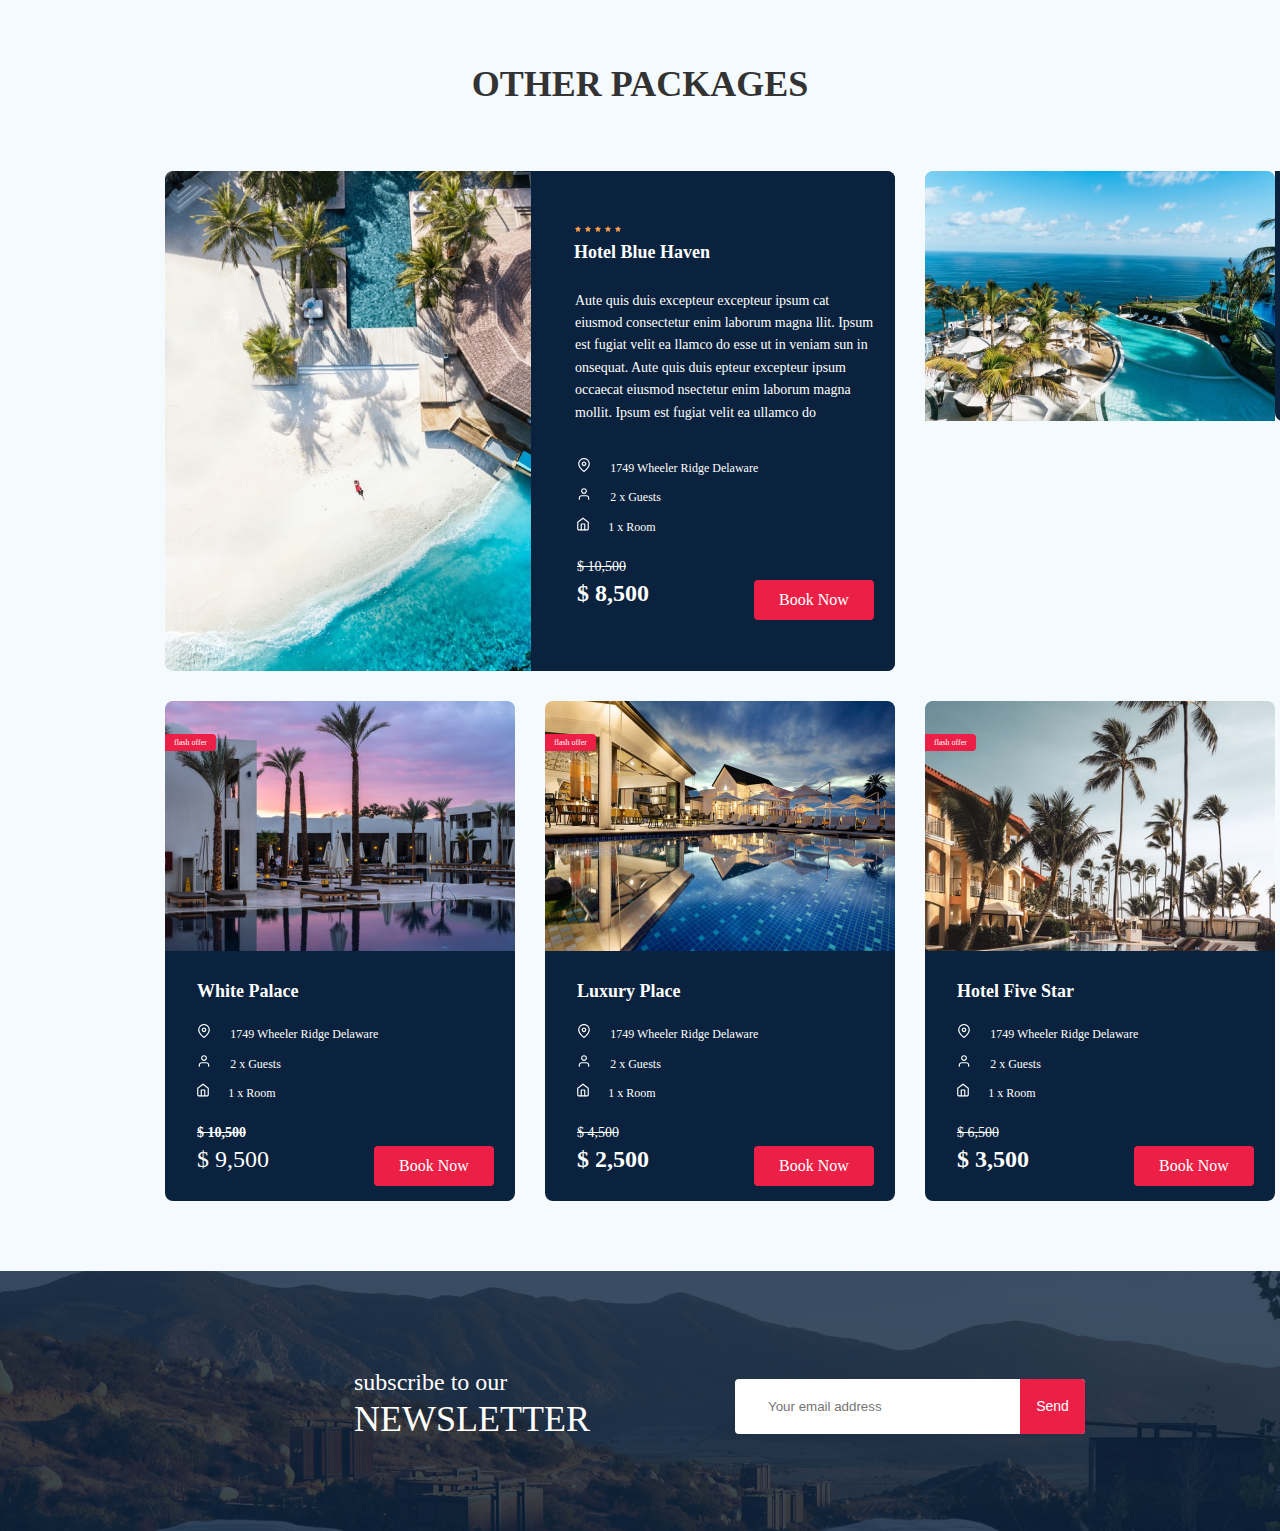
==== assignment_3/index.html @ b66e7b03 "flex style" ====
<!DOCTYPE html>
<html lang="en">
<head>
    <meta charset="UTF-8">
    <title>Document (Flex 사용)</title>
    <link rel="stylesheet" type="text/css" href="./css/custom.css">
    <link rel="stylesheet" type="text/css" href="./css/normalize.css">
</head>
<body>
<div class="container">
    <header>
        <h1>OTHER PACKAGES</h1>
    </header>
    <main>
        <div class="item-top">
            <!-- 첫 번째 호텔 시작-->
            <div id="box1" class="teduri-left"><img src="./img/image1.png" width=366 height=500>
                <div class="teduri-right text-big">
                    <div class="text-big teduri-right">
                        <span class="star"><img src="./img/vector/star.svg"></span>
                        <span class="star2"><img src="./img/vector/star.svg"></span>
                        <span class="star2"><img src="./img/vector/star.svg"></span>
                        <span class="star2"><img src="./img/vector/star.svg"></span>
                        <span class="star2"><img src="./img/vector/star.svg"></span>
                        <h2 class="main-hotel-name">
                            Hotel Blue Haven
                        </h2>
                        <div class="in-text">
                            Aute quis duis excepteur excepteur ipsum cat eiusmod consectetur enim laborum magna llit. Ipsum est fugiat velit ea llamco do esse ut in veniam sun in onsequat. Aute quis duis epteur excepteur ipsum occaecat eiusmod nsectetur enim laborum magna mollit. Ipsum est fugiat velit ea ullamco do
                        </div>
                        <div class="person-room-main">
                            <ul class="ul-detail">
                                <li class="li-detail">
                                    <span class="map"><img src="./img/vector/map.svg"></span>
                                    <span class="three-text">1749 Wheeler Ridge Delaware</span>
                                </li>
                                <li class="li-detail">
                                    <span class="user"><img src="./img/vector/user.svg"></span>
                                    <span class="three-text">2 x Guests</span>
                                </li>
                                <li class="li-detail">
                                    <span class="home"><img src="./img/vector/home.svg"></span>
                                    <span class="three-text">1 x Room</span>
                                </li>
                            </ul>
                        </div>
                        <div class="pre-price-main">$ 10,500</div>
                        <div>
                            <span class="now-price-main"><strong>$ 8,500</strong></span>
                            <span class="book-now">Book Now</span>
                        </div>
                    </div>
                </div>
            </div>
            <!-- 첫 번째 호텔 끝 -->
            <!-- 두 번째 호텔 시작 -->
            <div class="box2 teduri-top"><img src="./img/image2.png" height="250">
                <div class="teduri-bottom text-small">
                    <h2 class="sub-hotel-name">
                        LUX* Belle Mare
                    </h2>
                    <div class="person-room">
                        <ul class="ul-detail">
                            <li class="li-detail">
                                <span class="map"><img src="./img/vector/map.svg"></span>
                                <span class="three-text">1749 Wheeler Ridge Delaware</span>
                            </li>
                            <li class="li-detail">
                                <span class="user"><img src="./img/vector/user.svg"></span>
                                <span class="three-text">2 x Guests</span>
                            </li>
                            <li class="li-detail">
                                <span class="home"><img src="./img/vector/home.svg"></span>
                                <span class="three-text">1 x Room</span>
                            </li>
                        </ul>
                    </div>
                    <div class="pre-price"><strong>$ 8,500</strong></div>
                    <div>
                        <span class="now-price">$ 3,000</span>
                        <span class="book-now">Book Now</span>
                    </div>
                </div>
            </div>
            <!-- 두 번째 호텔 끝 -->
        </div>
        <div class="item-bottom">
            <div class="box3 teduri-top"><img src="./img/image3.png"><span class="flash-small">flash offer</span></div>
            <div class="box3 teduri-top"><img src="./img/image4.png"><span class="flash-small">flash offer</span></div>
            <div class="box4 teduri-top"><img src="./img/image5.png"><span class="flash-small">flash offer</span></div>
        </div>
        <div class="item-bottom2">
            <!-- 세 번째 호텔 시작 -->
            <div class="box3 teduri-bottom">
                <h2 class="sub-hotel-name">
                    White Palace
                </h2>
                <div class="person-room">
                    <ul class="ul-detail">
                        <li class="li-detail">
                            <span class="map"><img src="./img/vector/map.svg"></span>
                            <span class="three-text">1749 Wheeler Ridge Delaware</span>
                        </li>
                        <li class="li-detail">
                            <span class="user"><img src="./img/vector/user.svg"></span>
                            <span class="three-text">2 x Guests</span>
                        </li>
                        <li class="li-detail">
                            <span class="home"><img src="./img/vector/home.svg"></span>
                            <span class="three-text">1 x Room</span>
                        </li>
                    </ul>
                </div>
                <div class="pre-price"><strong>$ 10,500</strong></div>
                <div>
                    <span class="now-price">$ 9,500</span>
                    <span class="book-now">Book Now</span>
                </div>
            </div>
            <!-- 세 번째 호텔 끝 -->
            <!-- 네 번째 호텔 시작 -->
            <div class="box3 teduri-bottom">
                <h2 class="sub-hotel-name">
                    Luxury Place
                </h2>
                <div class="person-room">
                    <ul class="ul-detail">
                        <li class="li-detail">
                            <span class="map"><img src="./img/vector/map.svg"></span>
                            <span class="three-text">1749 Wheeler Ridge Delaware</span>
                        </li>
                        <li class="li-detail">
                            <span class="user"><img src="./img/vector/user.svg"></span>
                            <span class="three-text">2 x Guests</span>
                        </li>
                        <li class="li-detail">
                            <span class="home"><img src="./img/vector/home.svg"></span>
                            <span class="three-text">1 x Room</span>
                        </li>
                    </ul>
                </div>
                <div class="pre-price">$ 4,500</div>
                <div>
                    <span class="now-price"><strong>$ 2,500</strong></span>
                    <span class="book-now">Book Now</span>
                </div>
            </div>
            <!-- 네 번째 호텔 끝 -->
            <!-- 다섯 번째 호텔 시작 -->
            <div class="box4 teduri-bottom">
                <h2 class="sub-hotel-name">
                    Hotel Five Star
                </h2>
                <div class="person-room">
                    <ul class="ul-detail">
                        <li class="li-detail">
                            <span class="map"><img src="./img/vector/map.svg"></span>
                            <span class="three-text">1749 Wheeler Ridge Delaware</span>
                        </li>
                        <li class="li-detail">
                            <span class="user"><img src="./img/vector/user.svg"></span>
                            <span class="three-text">2 x Guests</span>
                        </li>
                        <li class="li-detail">
                            <span class="home"><img src="./img/vector/home.svg"></span>
                            <span class="three-text">1 x Room</span>
                        </li>
                    </ul>
                </div>
                <div class="pre-price">$ 6,500</div>
                <div>
                    <span class="now-price"><strong>$ 3,500</strong></span>
                    <span class="book-now">Book Now</span>
                </div>
            </div>
            <!-- 다섯 번째 호텔 끝 -->
        </div>
    </main>
    <footer>
        <div class="bottom-space">
            <div>
                <div class="subscribe">subscribe to our</div>
                <div class="subscribe2">NEWSLETTER</div>
            </div>
            <span class="form">
                <input type="email" class="form-email" placeholder="Your email address">
            </span>
            <span class="form">
                <input type="button" class="send" value="Send">
            </span>
        </div>
    </footer>
</div>
</body>
</html>
---- assignment_3/css/custom.css ----
.container{
    display: flex;
    flex-direction: column;
    background-color: #F5FAFE;
    /* 수직 정렬 */
}
header{
    margin-bottom: 0;
}
main{
    width: 1110px;
    height: 1030px;
    margin: 65px 165px 70px 165px;
}
footer{
    /*width: 1440px;*/
    /*height: 260px;*/
}
/*호텔 윗줄*/
.item-top{
    display: flex;
    flex-direction: row;
    width: 1110px;
    height: 500px;
    margin-bottom: 30px;
}
.item-top #box1{
    width: 730px;
    height: 500px;
    margin-right: 30px;
    display: flex;
    flex-direction: row;
}
.item-top #box1 .text-big{
    width: 364px;
    height: 500px;
    background-color: #0A223D;
}
.item-top .box2{
    width: 350px;
    height: 500px;
    display: flex;
    flex-direction: row; /*column을 쓰고싶으나 적용이 안됨*/
}
.item-top .box2 .text-small{
    width: 350px;
    height: 250px;
    background-color: #0A223D;
}
/*호텔 아랫줄*/
.item-bottom{
    display: flex;
    width: 1110px;
    height: 250px;
    flex-direction: row;
}
/* 호텔 사진용 */
.item-bottom .box3{
    width: 350px;
    height: 250px;
    margin-right: 30px;
}
.item-bottom .box4{
    width: 350px;
    height: 250px;
}
.flash-small{
    position: relative;
    width: 95px;
    height: 30px;
    padding: 4px 9px;
    left: 0;
    top: -224px;
    background: #EC1F46;
    color: white;
    font-size: 8px;
    border-radius: 0 4px 4px 0;
}
.item-bottom2{
    display: flex;
    width: 1110px;
    height: 250px;
    flex-direction: row;
}
/* 호텔 설명용 */
.item-bottom2 .box3{
    width: 350px;
    height: 250px;
    margin-right: 30px;
    background-color: #0A223D;
}
.item-bottom2 .box4{
    width: 350px;
    height: 250px;
    background-color: #0A223D;
}
/* 메인 호텔 세부 설명 */
.in-text{
    margin: 0 21px 34px 44px;
    font-size: 14px;
    line-height: 160.6%;
    color: white;
}
.person-room-main{
    margin: 34px 115px 24px 46px;
}
.person-room{
    margin: 23px 115px 24px 32px;
}
.three-text{
    margin-left: 15.17px;
    font-size: 12px;
    color: white;
}
.pre-price-main{
    font-size: 14px;
    margin: 24px 0 5px 46px;
    color: white;
    text-decoration-line: line-through;
}
.now-price-main{
    font-size: 24px;
    margin-left: 46px;
    color: white;
}
.pre-price{
    font-size: 14px;
    margin: 24px 0 5px 32px;
    color: white;
    text-decoration-line: line-through;
}
.now-price{
    font-size: 24px;
    margin-left: 32px;
    color: white;
}
.book-now{
    width: 120px;
    height: 40px;
    line-height: 40px;
    margin: 0 21px 30px 0;
    float: right;
    background: #EC1F46;
    border-radius: 4px;
    text-align:center;
    color: white;
}
.star{
    display: inline-block;
    width: 6px;
    height: 6px;
    margin-top: 47px;
    margin-left: 44px;
}
.star2{
    display: inline-block;
    width: 6px;
    height: 6px;
    margin-top: 47px;
}
.main-hotel-name{
    margin: 6px 0 27px 43px;
    font-weight: bold;
    font-size: 18px;
    color: white;
}
.sub-hotel-name{
    margin-top: 30px;
    margin-left: 32px;
    /*margin-bottom: 23px;*/
    font-weight: bold;
    font-size: 18px;
    color: white;
}
.ul-detail{
    margin-top: 11px;
    list-style: none;
    padding-left: 0;
}
.li-detail{
    margin-bottom: 11px;
}
.map{
    width: 14px;
    height: 14px;
}
.user {
    width: 14px;
    height: 14px;
}
.home{
    width: 14px;
    height: 14px;
}
/* 테두리 깎기 */
.teduri-left{
    border-radius: 8px 0 0 8px;
}
.teduri-right{
    border-radius: 0 8px 8px 0;
}
.teduri-top{
    border-radius: 8px 8px 0 0;
}
.teduri-bottom{
    border-radius: 0 0 8px 8px;
}
/* NEWSLETTER */
.bottom-space{
    display: inline-block;
    position: absolute;
    width: 100%;
    height:260px;
    background-image: url('../img/bottomimage.png');
}
.subscribe{
    display: inline-block;
    margin: 98px 0 87px 354px;
    position: absolute;
    font-size: 24px;
    z-index: 2;
    color: white;
}
.subscribe2{
    display: inline-block;
    margin: 128px 0 87px 354px;
    position: absolute;
    font-size: 36px;
    z-index: 2;
    color: white;
}
/* email typing & send bar */
.form{
    position: absolute;
    margin: 108px 355px 97px 735px;
    width: 350px;
    height: 55px;
}
.form .form-email{
    display: inline-block;
    position: relative;
    width: 317px;
    height: 55px;
    padding-left: 33px;
    text-align: left;
    z-index: 6;
    background-color: white;
    border-radius: 4px;
    padding-top: 0 !important;
    padding-right: 0 !important;
    padding-bottom: 0 !important;
    border-style: none !important;
}
.form .send{
    display: inline-block;
    float: right;
    position: relative;
    width: 65px;
    height: 55px;
    /*margin: 0 355px 0 285px;*/
    text-align: center;
    color: white;
    font-size: 14px;
    z-index: 8;
    background-color: #EC1F46;
    border-radius: 0 4px 4px 0;
    padding: 0 !important;
    border-style: none !important;
}
.button{
    padding: 0;
    border: none;
}
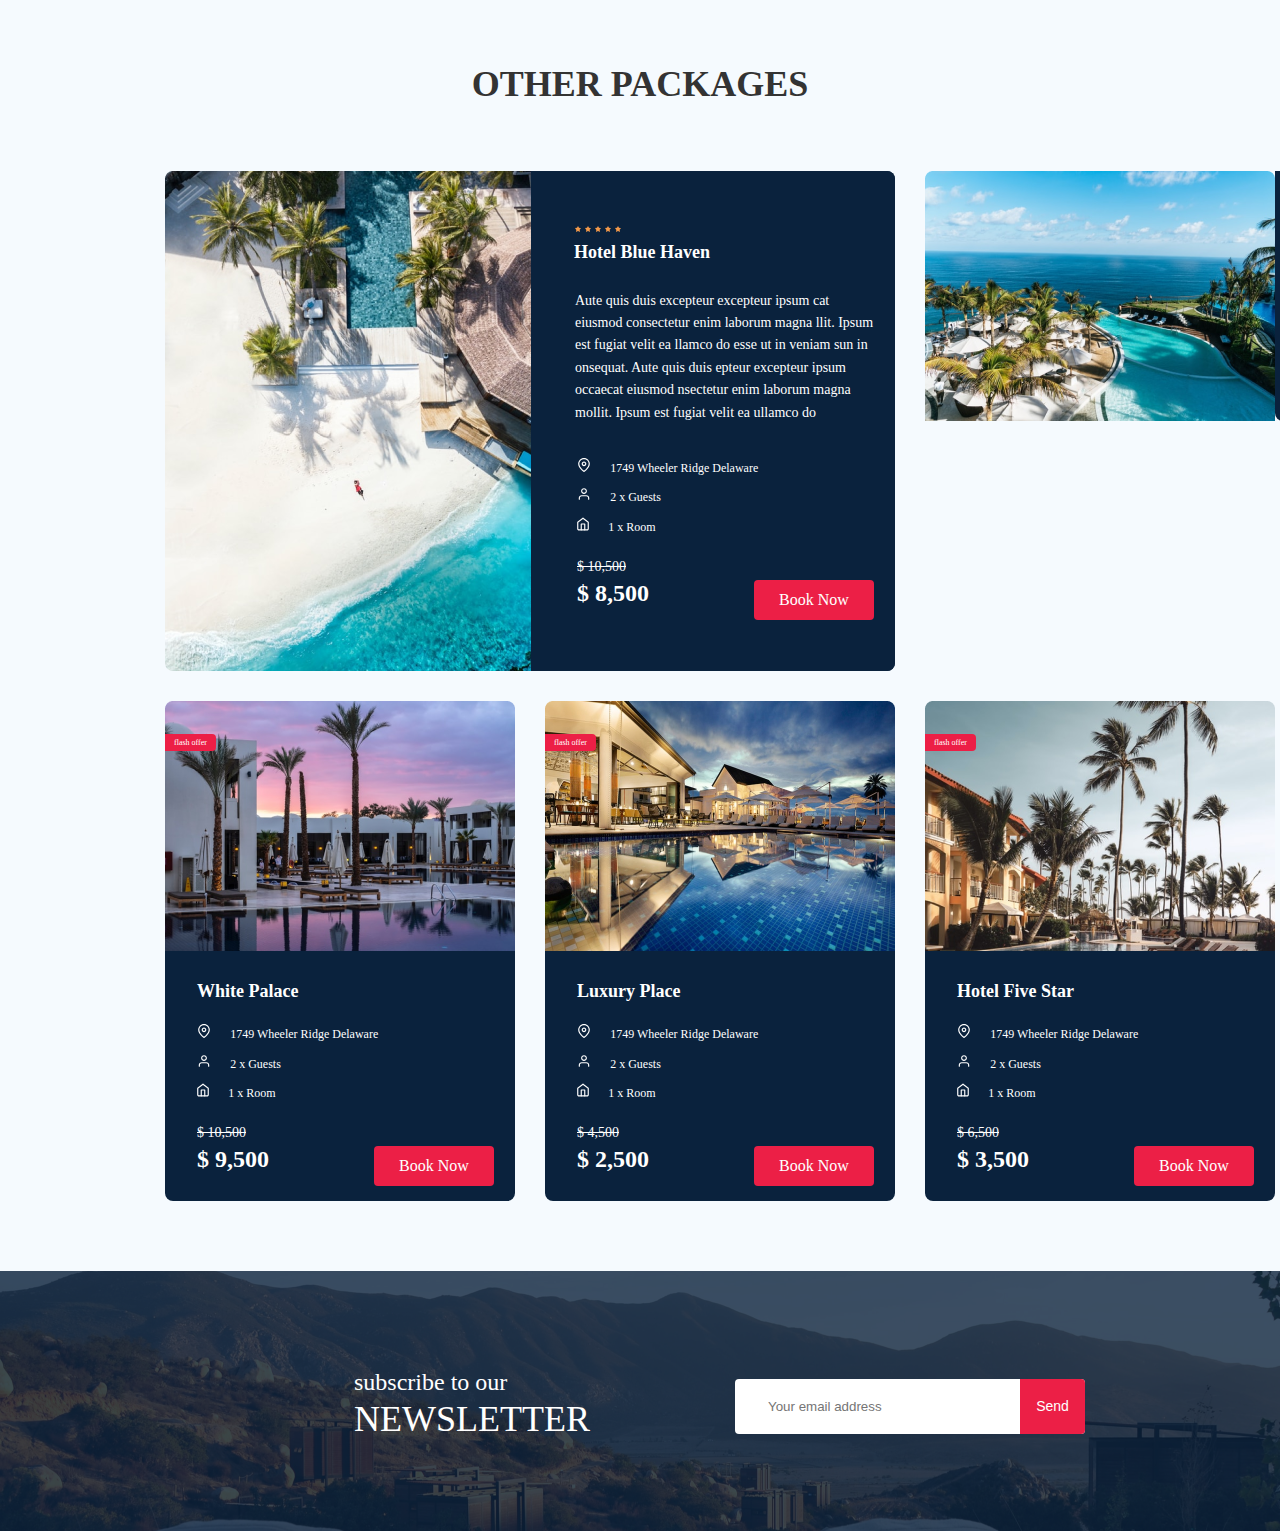
==== commit a5cc3dc5: "update img" ====
--- a/assignment_3/index.html
+++ b/assignment_3/index.html
@@ -14,7 +14,7 @@
     <main>
         <div class="item-top">
             <!-- 첫 번째 호텔 시작-->
-            <div id="box1" class="teduri-left"><img src="./img/image1.png" width=366 height=500>
+            <div id="box1" class="teduri-left"><img src="./img/image1.png" alt="첫 번째 호텔 : Hotel Blue Haven" width=366 height=500>
                 <div class="teduri-right text-big">
                     <div class="text-big teduri-right">
                         <span class="star"><img src="./img/vector/star.svg"></span>
@@ -54,7 +54,7 @@
             </div>
             <!-- 첫 번째 호텔 끝 -->
             <!-- 두 번째 호텔 시작 -->
-            <div class="box2 teduri-top"><img src="./img/image2.png" height="250">
+            <div class="box2 teduri-top"><img src="./img/image2.png" alt="두 번째 호텔 : LUX* Belle Mare" height="250">
                 <div class="teduri-bottom text-small">
                     <h2 class="sub-hotel-name">
                         LUX* Belle Mare
@@ -85,9 +85,9 @@
             <!-- 두 번째 호텔 끝 -->
         </div>
         <div class="item-bottom">
-            <div class="box3 teduri-top"><img src="./img/image3.png"><span class="flash-small">flash offer</span></div>
-            <div class="box3 teduri-top"><img src="./img/image4.png"><span class="flash-small">flash offer</span></div>
-            <div class="box4 teduri-top"><img src="./img/image5.png"><span class="flash-small">flash offer</span></div>
+            <div class="box3 teduri-top"><img src="./img/image3.png" alt="세 번째 호텔 : White Palace" ><span class="flash-small">flash offer</span></div>
+            <div class="box3 teduri-top"><img src="./img/image4.png" alt="네 번째 호텔 : Luxury Place" ><span class="flash-small">flash offer</span></div>
+            <div class="box4 teduri-top"><img src="./img/image5.png" alt="다섯 번째 호텔 : Hotel Five Star" ><span class="flash-small">flash offer</span></div>
         </div>
         <div class="item-bottom2">
             <!-- 세 번째 호텔 시작 -->
@@ -111,9 +111,9 @@
                         </li>
                     </ul>
                 </div>
-                <div class="pre-price"><strong>$ 10,500</strong></div>
+                <div class="pre-price">$ 10,500</div>
                 <div>
-                    <span class="now-price">$ 9,500</span>
+                    <span class="now-price"><strong>$ 9,500</strong></span>
                     <span class="book-now">Book Now</span>
                 </div>
             </div>
--- a/assignment_3/css/custom.css
+++ b/assignment_3/css/custom.css
@@ -1,70 +1,66 @@
-.container{
+.container {
     display: flex;
     flex-direction: column;
     background-color: #F5FAFE;
     /* 수직 정렬 */
 }
-header{
+header {
     margin-bottom: 0;
 }
-main{
+main {
     width: 1110px;
     height: 1030px;
     margin: 65px 165px 70px 165px;
 }
-footer{
-    /*width: 1440px;*/
-    /*height: 260px;*/
-}
 /*호텔 윗줄*/
-.item-top{
+.item-top {
     display: flex;
     flex-direction: row;
     width: 1110px;
     height: 500px;
     margin-bottom: 30px;
 }
-.item-top #box1{
+.item-top #box1 {
     width: 730px;
     height: 500px;
     margin-right: 30px;
     display: flex;
     flex-direction: row;
 }
-.item-top #box1 .text-big{
+.item-top #box1 .text-big {
     width: 364px;
     height: 500px;
     background-color: #0A223D;
 }
-.item-top .box2{
+.item-top .box2 {
     width: 350px;
     height: 500px;
     display: flex;
     flex-direction: row; /*column을 쓰고싶으나 적용이 안됨*/
 }
-.item-top .box2 .text-small{
+.item-top .box2 .text-small {
     width: 350px;
     height: 250px;
     background-color: #0A223D;
 }
 /*호텔 아랫줄*/
-.item-bottom{
+.item-bottom {
     display: flex;
     width: 1110px;
     height: 250px;
     flex-direction: row;
 }
 /* 호텔 사진용 */
-.item-bottom .box3{
+.item-bottom .box3 {
     width: 350px;
     height: 250px;
     margin-right: 30px;
 }
-.item-bottom .box4{
-    width: 350px;
-    height: 250px;
-}
-.flash-small{
+.item-bottom .box4 {
+    width: 350px;
+    height: 250px;
+}
+.flash-small {
     position: relative;
     width: 95px;
     height: 30px;
@@ -76,65 +72,65 @@
     font-size: 8px;
     border-radius: 0 4px 4px 0;
 }
-.item-bottom2{
+.item-bottom2 {
     display: flex;
     width: 1110px;
     height: 250px;
     flex-direction: row;
 }
 /* 호텔 설명용 */
-.item-bottom2 .box3{
+.item-bottom2 .box3 {
     width: 350px;
     height: 250px;
     margin-right: 30px;
     background-color: #0A223D;
 }
-.item-bottom2 .box4{
+.item-bottom2 .box4 {
     width: 350px;
     height: 250px;
     background-color: #0A223D;
 }
 /* 메인 호텔 세부 설명 */
-.in-text{
+.in-text {
     margin: 0 21px 34px 44px;
     font-size: 14px;
     line-height: 160.6%;
     color: white;
 }
-.person-room-main{
+.person-room-main {
     margin: 34px 115px 24px 46px;
 }
-.person-room{
+.person-room {
     margin: 23px 115px 24px 32px;
 }
-.three-text{
+.three-text {
     margin-left: 15.17px;
     font-size: 12px;
     color: white;
 }
-.pre-price-main{
+.pre-price-main {
     font-size: 14px;
     margin: 24px 0 5px 46px;
     color: white;
     text-decoration-line: line-through;
 }
-.now-price-main{
+.now-price-main {
     font-size: 24px;
     margin-left: 46px;
     color: white;
 }
-.pre-price{
+.pre-price {
     font-size: 14px;
     margin: 24px 0 5px 32px;
     color: white;
     text-decoration-line: line-through;
 }
-.now-price{
+.now-price {
     font-size: 24px;
     margin-left: 32px;
     color: white;
 }
-.book-now{
+.book-now {
     width: 120px;
     height: 40px;
     line-height: 40px;
@@ -145,42 +141,41 @@
     text-align:center;
     color: white;
 }
-.star{
+.star {
     display: inline-block;
     width: 6px;
     height: 6px;
     margin-top: 47px;
     margin-left: 44px;
 }
-.star2{
+.star2 {
     display: inline-block;
     width: 6px;
     height: 6px;
     margin-top: 47px;
 }
-.main-hotel-name{
+.main-hotel-name {
     margin: 6px 0 27px 43px;
     font-weight: bold;
     font-size: 18px;
     color: white;
 }
-.sub-hotel-name{
+.sub-hotel-name {
     margin-top: 30px;
     margin-left: 32px;
-    /*margin-bottom: 23px;*/
     font-weight: bold;
     font-size: 18px;
     color: white;
 }
-.ul-detail{
+.ul-detail {
     margin-top: 11px;
     list-style: none;
     padding-left: 0;
 }
-.li-detail{
+.li-detail {
     margin-bottom: 11px;
 }
-.map{
+.map {
     width: 14px;
     height: 14px;
 }
@@ -188,32 +183,32 @@
     width: 14px;
     height: 14px;
 }
-.home{
+.home {
     width: 14px;
     height: 14px;
 }
 /* 테두리 깎기 */
-.teduri-left{
+.teduri-left {
     border-radius: 8px 0 0 8px;
 }
-.teduri-right{
+.teduri-right {
     border-radius: 0 8px 8px 0;
 }
-.teduri-top{
+.teduri-top {
     border-radius: 8px 8px 0 0;
 }
-.teduri-bottom{
+.teduri-bottom {
     border-radius: 0 0 8px 8px;
 }
 /* NEWSLETTER */
-.bottom-space{
+.bottom-space {
     display: inline-block;
     position: absolute;
     width: 100%;
     height:260px;
     background-image: url('../img/bottomimage.png');
 }
-.subscribe{
+.subscribe {
     display: inline-block;
     margin: 98px 0 87px 354px;
     position: absolute;
@@ -221,7 +216,7 @@
     z-index: 2;
     color: white;
 }
-.subscribe2{
+.subscribe2 {
     display: inline-block;
     margin: 128px 0 87px 354px;
     position: absolute;
@@ -230,13 +225,13 @@
     color: white;
 }
 /* email typing & send bar */
-.form{
+.form {
     position: absolute;
     margin: 108px 355px 97px 735px;
     width: 350px;
     height: 55px;
 }
-.form .form-email{
+.form .form-email {
     display: inline-block;
     position: relative;
     width: 317px;
@@ -251,13 +246,12 @@
     padding-bottom: 0 !important;
     border-style: none !important;
 }
-.form .send{
+.form .send {
     display: inline-block;
     float: right;
     position: relative;
     width: 65px;
     height: 55px;
-    /*margin: 0 355px 0 285px;*/
     text-align: center;
     color: white;
     font-size: 14px;
@@ -267,7 +261,7 @@
     padding: 0 !important;
     border-style: none !important;
 }
-.button{
+.button {
     padding: 0;
     border: none;
 }